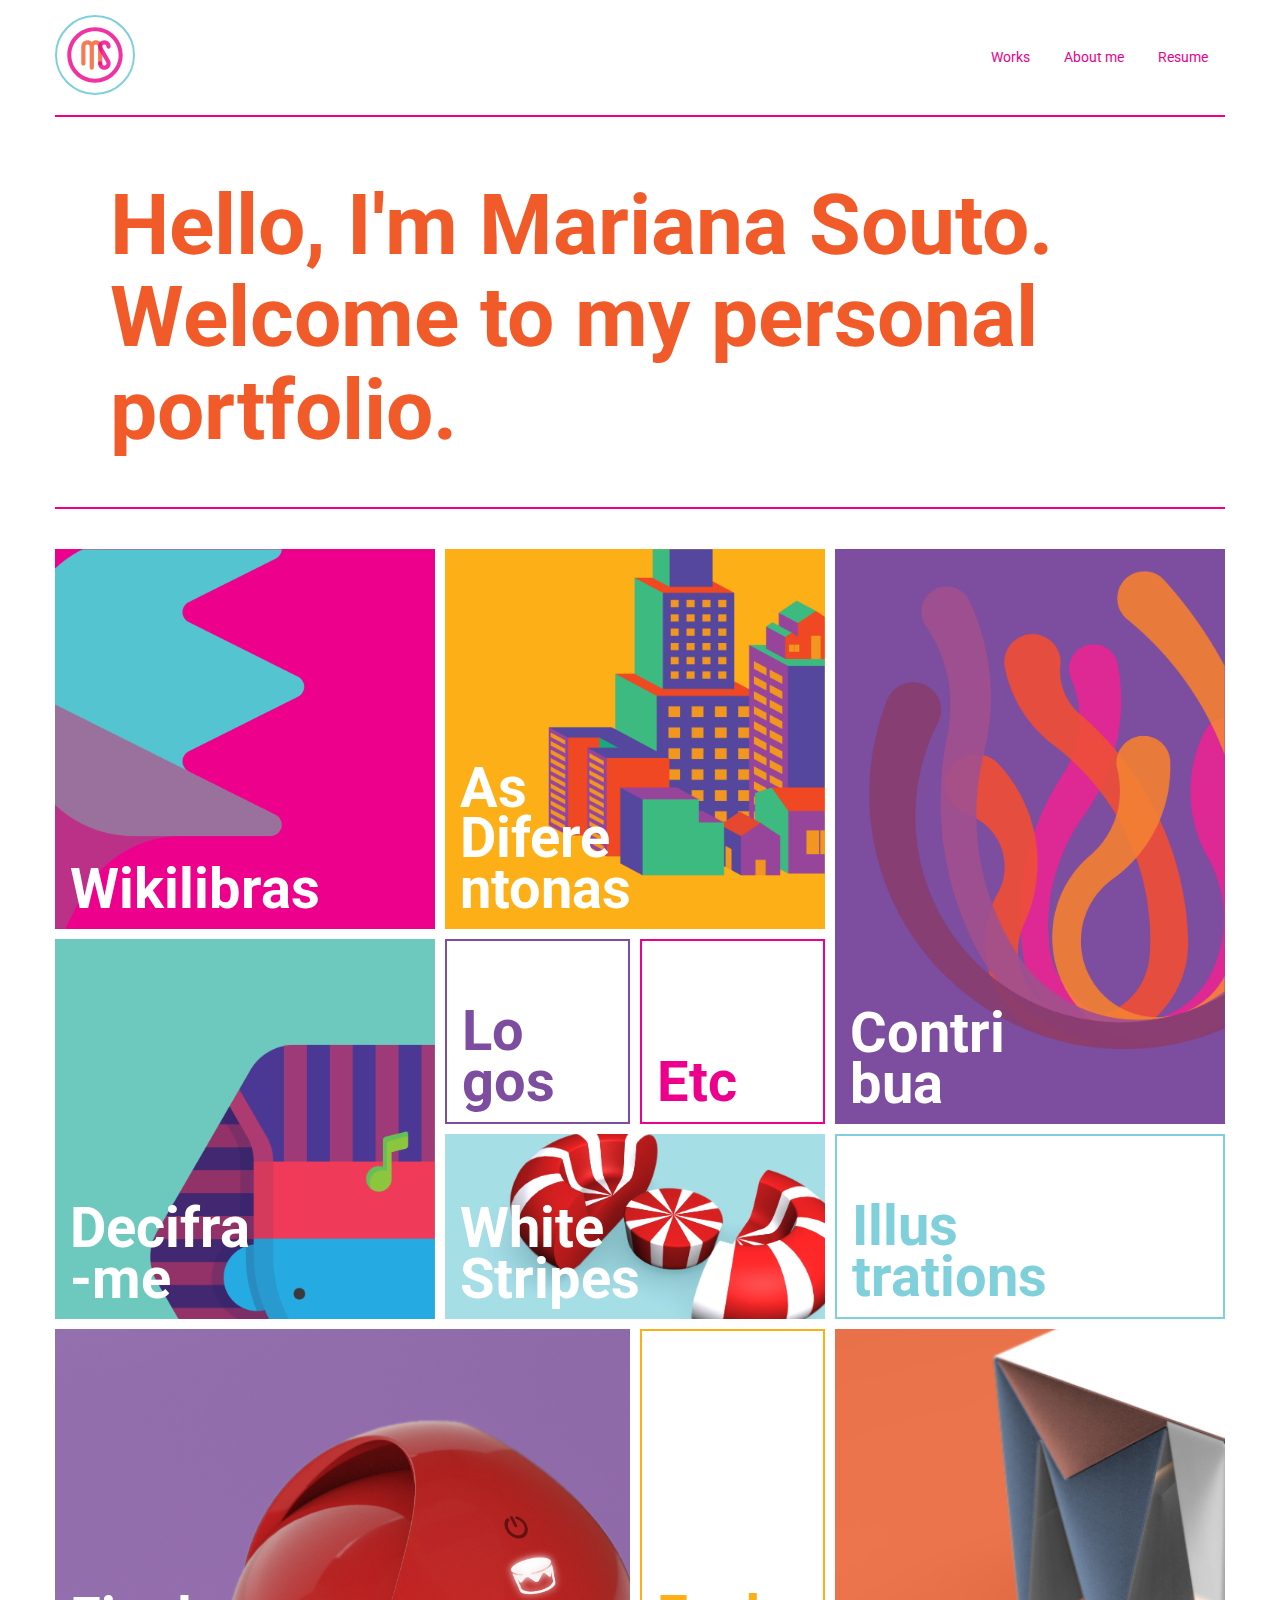
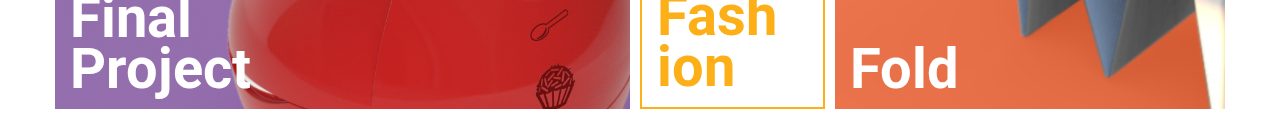
==== index.html @ f3e67612 "tirei o target kakaka" ====
<!doctype html>
<html lang="en">
  <head>
    <title>Mariana Souto</title>
    <meta charset="utf-8">
    <meta name="viewport" content="width=device-width, initial-scale=1, shrink-to-fit=no">
    <link rel="shortcut icon" href="public/img/favicon.ico" type="image/x-icon">
    <link rel="icon" href="public/img/favicon.ico" type="image/x-icon">
    <link rel="manifest" href="public/manifest.json">

    <meta name="mobile-web-app-capable" content="yes">
    <meta name="apple-mobile-web-app-capable" content="yes">
    <meta name="application-name" content="Mariana Souto">
    <meta name="apple-mobile-web-app-title" content="Mariana Souto">
    <meta name="theme-color" content="#FFFFFF">
    <meta name="msapplication-navbutton-color" content="#FFFFFF">
    <meta name="apple-mobile-web-app-status-bar-style" content="black-translucent">
    <meta name="msapplication-starturl" content="/">

    <link rel="icon" type="image/png" sizes="32x32" href="https://soutoam.github.io/public/img/icon32.png">
    <link rel="icon" type="image/png" sizes="48x48" href="https://soutoam.github.io/public/img/icon48.png">
    <link rel="icon" type="image/png" sizes="96x96" href="https://soutoam.github.io/public/img/icon96.png">
    <link rel="icon" type="image/png" sizes="128x128" href="https://soutoam.github.io/public/img/icon128.png">
    <link rel="icon" type="image/png" sizes="144x144" href="https://soutoam.github.io/public/img/icon144.png">
    <link rel="icon" type="image/png" sizes="152x152" href="https://soutoam.github.io/public/img/icon152.png">
    <link rel="icon" type="image/png" sizes="192x192" href="https://soutoam.github.io/public/img/icon192.png">
    <link rel="apple-touch-icon" type="image/png" sizes="180x180" href="https://soutoam.github.io/public/img/iconbg180.png">
    <link rel="apple-touch-icon" type="image/png" sizes="167x167" href="https://soutoam.github.io/public/img/iconbg167.png">
    <link rel="apple-touch-icon" type="image/png" sizes="152x152" href="https://soutoam.github.io/public/img/iconbg152.png">
    <link rel="apple-touch-icon" type="image/png" sizes="120x120" href="https://soutoam.github.io/public/img/iconbg120.png">

    <link href="https://fonts.googleapis.com/css?family=Roboto" rel="stylesheet">
    <link rel="stylesheet" href="https://maxcdn.bootstrapcdn.com/bootstrap/3.3.7/css/bootstrap.min.css" integrity="sha384-BVYiiSIFeK1dGmJRAkycuHAHRg32OmUcww7on3RYdg4Va+PmSTsz/K68vbdEjh4u" crossorigin="anonymous">
    <link rel="stylesheet" href="https://soutoam.github.io/public/css/style.css">
  </head>
  <body>

    <nav class="navbar navbar-default navbar-fixed-top">
      <div class="container navbar-container">
        <div class="navbar-header">
          <button type="button" class="navbar-toggle collapsed" data-toggle="collapse" data-target="#bs-example-navbar-collapse-1" aria-expanded="false">
            <span class="sr-only">Toggle navigation</span>
            <span class="icon-bar"></span>
            <span class="icon-bar"></span>
            <span class="icon-bar"></span>
          </button>
          <a class="navbar-brand active" href="index.html">
            <img src="public/img/ms.svg" alt="Mariana Souto" width="60" height="60">
          </a>
        </div>

        <div class="collapse navbar-collapse" id="bs-example-navbar-collapse-1">
          <ul class="nav navbar-nav navbar-right">
            <li><a href="/works.html">Works</a></li>
            <li><a href="/aboutme.html">About me</a></li>
            <li><a href="http://soutoam.github.io/public/resume.pdf" target="_blank">Resume</a></li>
          </ul>
        </div>
      </div>
    </nav>

    <div class="container container-theme">
      <div class="heading-container">
        <h1 class="heading">Hello, I'm Mariana Souto. Welcome to my personal portfolio.</h1>
      </div>
    </div>

    <div class="container container-no-padding">
      <main class="grid grid-elements">
        <div class="grid-el work1"><a href="https://www.behance.net/gallery/56021473/Development-Process-Wikilibras" target="_blank">Wikilibras</a></div>
        <div class="grid-el work2"><a href="https://www.behance.net/gallery/56020873/Interface-Visual-Identity-As-Diferentonas" target="_blank">As<br>Difere<br>ntonas</a></div>
        <div class="grid-el work3 last"><a href="https://www.behance.net/gallery/29569931/Visual-Identity-Interface-Contribua" target="_blank">Contri<br>bua</a></div>
        <div class="grid-el work4"><a href="/works-deciframe.html">Decifra<br>-me</a></div>
        <div class="grid-el work5"><a href="https://www.behance.net/gallery/21796891/Furniture-Poltrona-Multi-uso" target="_blank">White<br>Stripes</a></div>
        <div class="grid-el work6"><a href="https://www.behance.net/gallery/21798407/Product-Brigadereira-TCC" target="_blank">Final<br>Project</a></div>
        <div class="grid-el work7 last"><a href="https://www.behance.net/gallery/61528447/Fold-Side-Table" target="_blank">Fold</a></div>
        <div class="grid-el logo1"><a href="https://www.behance.net/MSOUTO" target="_blank">Lo<br>gos</a></div>
        <div class="grid-el logo2"><a href="https://www.behance.net/gallery/53658767/Visual-Identity-Hack-Fest" target="_blank">Etc</a></div>
        <div class="grid-el logo3 last"><a href="https://www.behance.net/gallery/21793539/Illustration-Skecth" target="_blank">Illus<br>trations</a></div>
        <div class="grid-el logo4"><a href="https://www.behance.net/gallery/56915995/Fashion-design" target="_blank">Fash<br>ion</a></div>
      </main>
    </div>

    <script src="https://ajax.googleapis.com/ajax/libs/jquery/1.12.4/jquery.min.js"></script>
    <script src="https://maxcdn.bootstrapcdn.com/bootstrap/3.3.7/js/bootstrap.min.js" integrity="sha384-Tc5IQib027qvyjSMfHjOMaLkfuWVxZxUPnCJA7l2mCWNIpG9mGCD8wGNIcPD7Txa" crossorigin="anonymous"></script>
  </body>
</html>
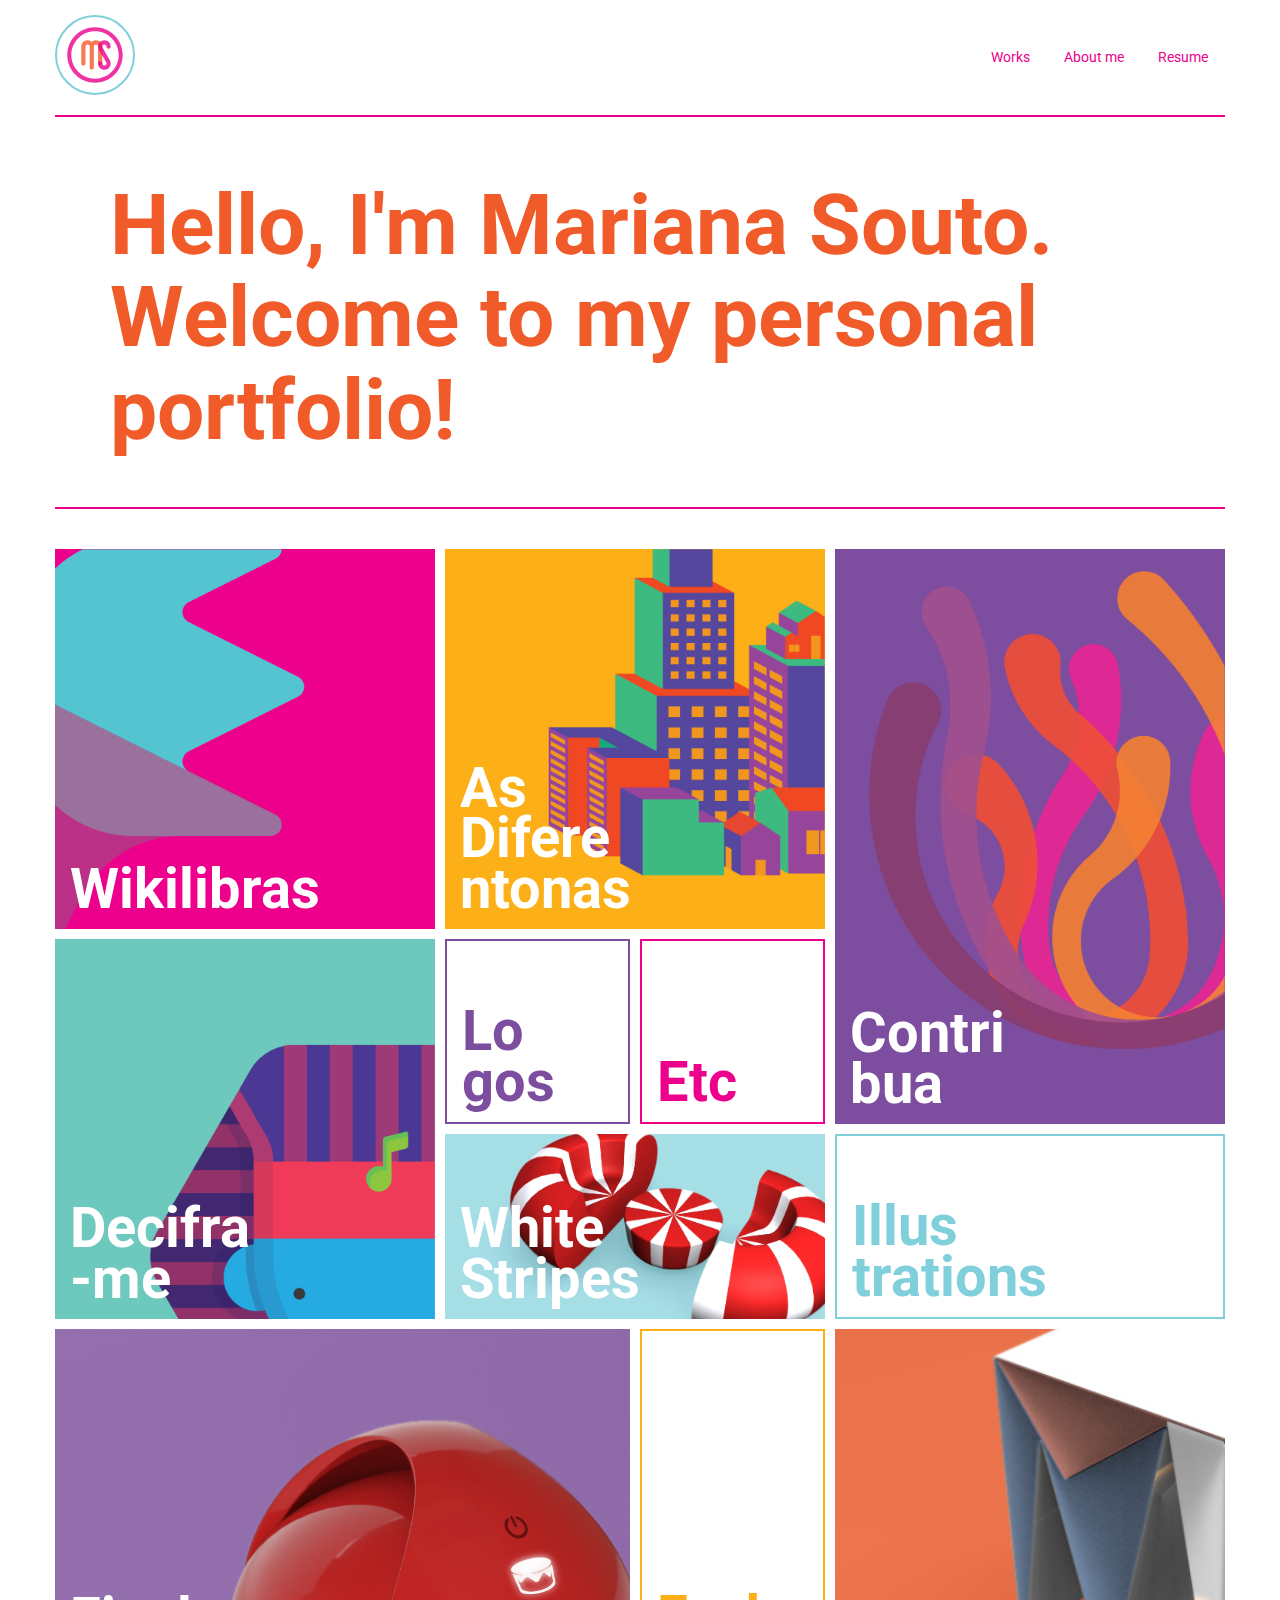
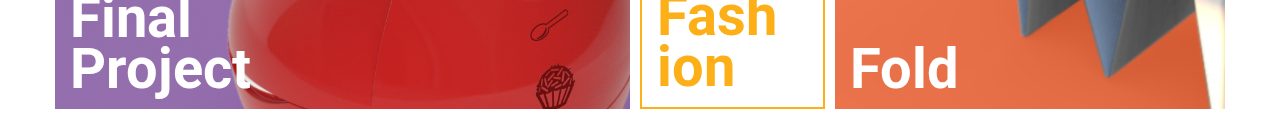
==== commit befaf031: "Titulo do about Tirei o bold" ====
--- a/index.html
+++ b/index.html
@@ -61,7 +61,7 @@
 
     <div class="container container-theme">
       <div class="heading-container">
-        <h1 class="heading">Hello, I'm Mariana Souto. Welcome to my personal portfolio.</h1>
+        <h1 class="heading">Hello, I'm Mariana Souto. Welcome to my personal portfolio!</h1>
       </div>
     </div>
 
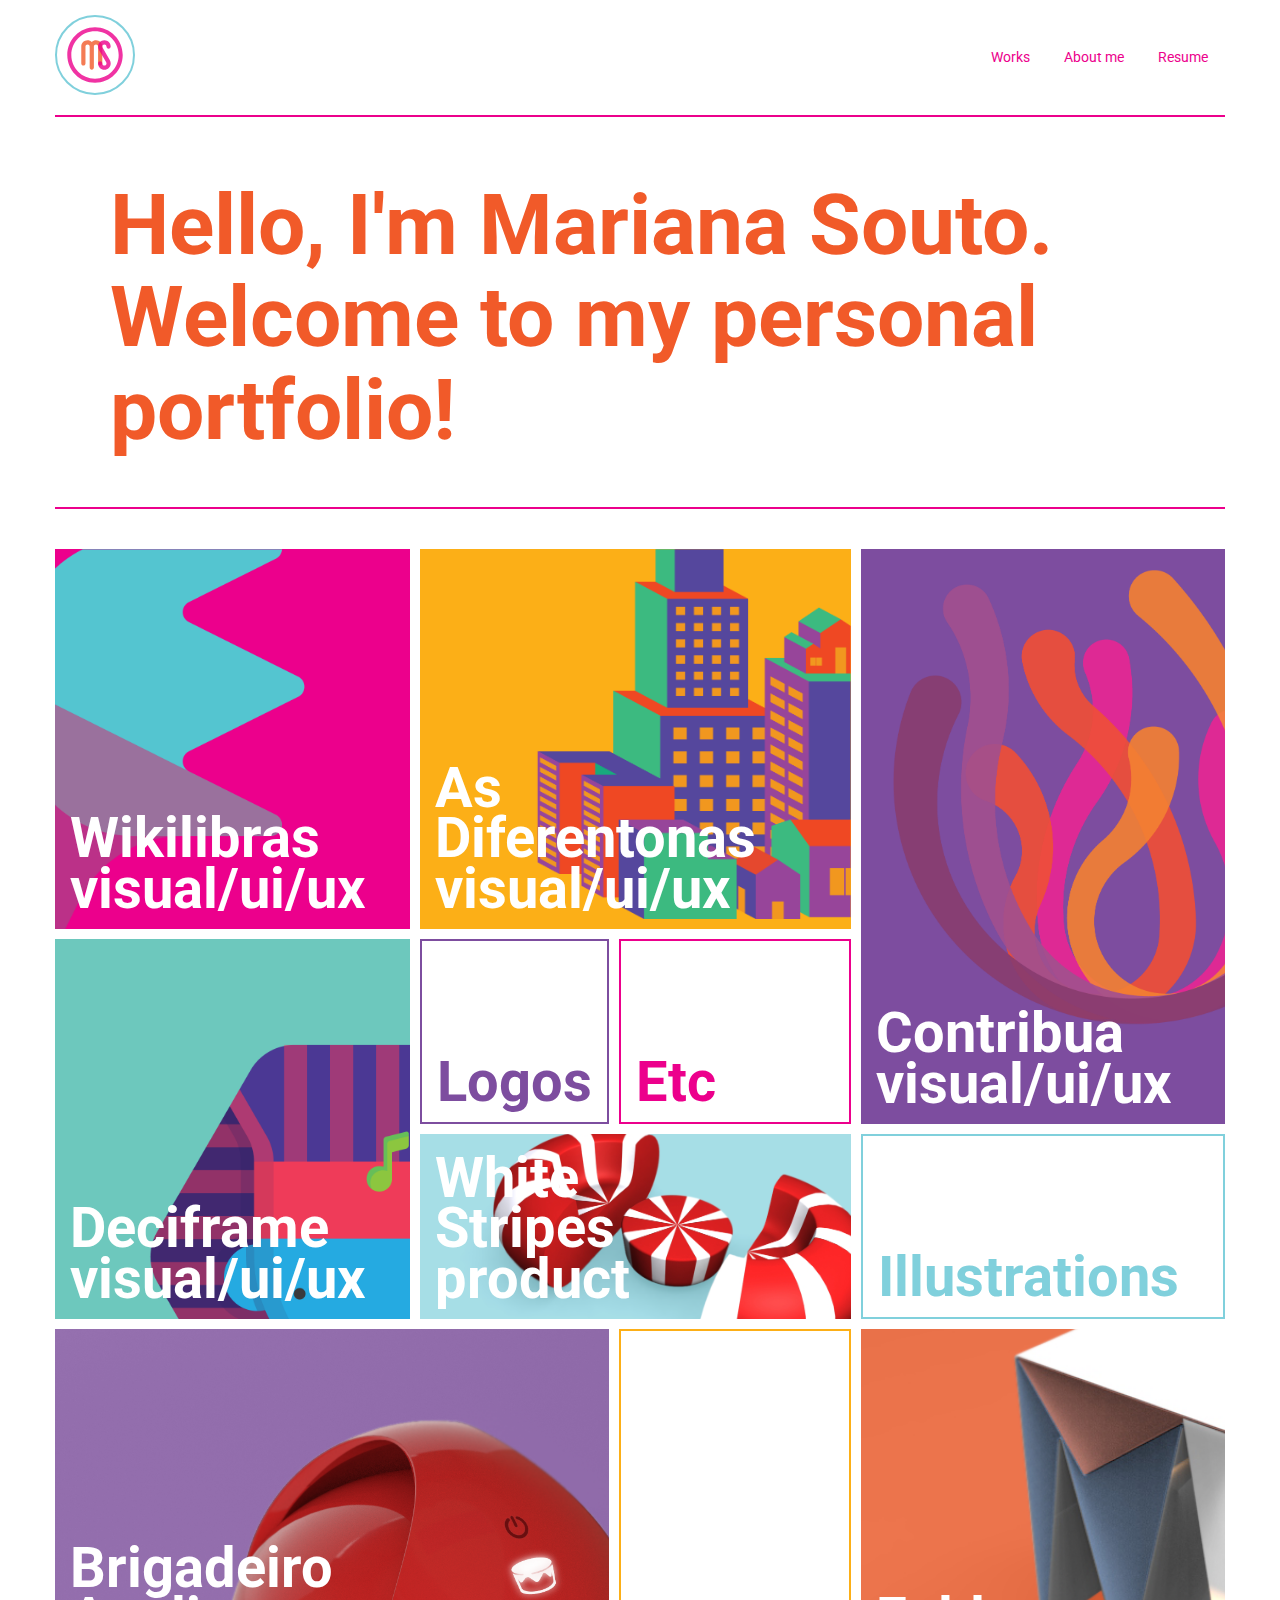
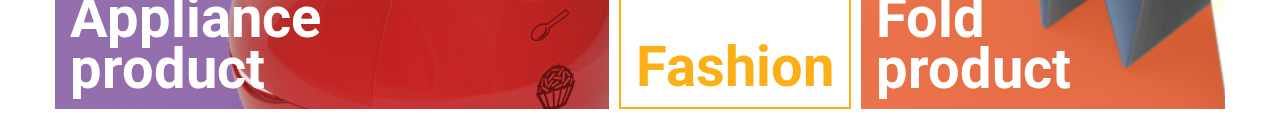
==== commit 107fb4d4: "variax alteracoex musei fonte, organizei o código, ajeitei a responsivo da parte vazada beijos" ====
--- a/index.html
+++ b/index.html
@@ -67,17 +67,17 @@
 
     <div class="container container-no-padding">
       <main class="grid grid-elements">
-        <div class="grid-el work1"><a href="https://www.behance.net/gallery/56021473/Development-Process-Wikilibras" target="_blank">Wikilibras</a></div>
-        <div class="grid-el work2"><a href="https://www.behance.net/gallery/56020873/Interface-Visual-Identity-As-Diferentonas" target="_blank">As<br>Difere<br>ntonas</a></div>
-        <div class="grid-el work3 last"><a href="https://www.behance.net/gallery/29569931/Visual-Identity-Interface-Contribua" target="_blank">Contri<br>bua</a></div>
-        <div class="grid-el work4"><a href="/works-deciframe.html">Decifra<br>-me</a></div>
-        <div class="grid-el work5"><a href="https://www.behance.net/gallery/21796891/Furniture-Poltrona-Multi-uso" target="_blank">White<br>Stripes</a></div>
-        <div class="grid-el work6"><a href="https://www.behance.net/gallery/21798407/Product-Brigadereira-TCC" target="_blank">Final<br>Project</a></div>
-        <div class="grid-el work7 last"><a href="https://www.behance.net/gallery/61528447/Fold-Side-Table" target="_blank">Fold</a></div>
-        <div class="grid-el logo1"><a href="https://www.behance.net/MSOUTO" target="_blank">Lo<br>gos</a></div>
+        <div class="grid-el work1"><a href="https://www.behance.net/gallery/56021473/Development-Process-Wikilibras" target="_blank">Wikilibras<br>visual/ui/ux</a></div>
+        <div class="grid-el work2"><a href="https://www.behance.net/gallery/56020873/Interface-Visual-Identity-As-Diferentonas" target="_blank">As<br>Diferentonas<br>visual/ui/ux</a></div>
+        <div class="grid-el work3 last"><a href="https://www.behance.net/gallery/29569931/Visual-Identity-Interface-Contribua" target="_blank">Contribua<br>visual/ui/ux</a></div>
+        <div class="grid-el work4"><a href="/works-deciframe.html">Deciframe<br>visual/ui/ux</a></div>
+        <div class="grid-el work5"><a href="https://www.behance.net/gallery/21796891/Furniture-Poltrona-Multi-uso" target="_blank">White<br>Stripes<br>product</a></div>
+        <div class="grid-el work6"><a href="https://www.behance.net/gallery/21798407/Product-Brigadereira-TCC" target="_blank">Brigadeiro<br>Appliance<br>product</a></div>
+        <div class="grid-el work7 last"><a href="https://www.behance.net/gallery/61528447/Fold-Side-Table" target="_blank">Fold<br>product</a></div>
+        <div class="grid-el logo1"><a href="https://www.behance.net/MSOUTO" target="_blank">Logos</a></div>
         <div class="grid-el logo2"><a href="https://www.behance.net/gallery/53658767/Visual-Identity-Hack-Fest" target="_blank">Etc</a></div>
-        <div class="grid-el logo3 last"><a href="https://www.behance.net/gallery/21793539/Illustration-Skecth" target="_blank">Illus<br>trations</a></div>
-        <div class="grid-el logo4"><a href="https://www.behance.net/gallery/56915995/Fashion-design" target="_blank">Fash<br>ion</a></div>
+        <div class="grid-el logo3 last"><a href="https://www.behance.net/gallery/21793539/Illustration-Skecth" target="_blank">Illustrations</a></div>
+        <div class="grid-el logo4"><a href="https://www.behance.net/gallery/56915995/Fashion-design" target="_blank">Fashion</a></div>
       </main>
     </div>
 
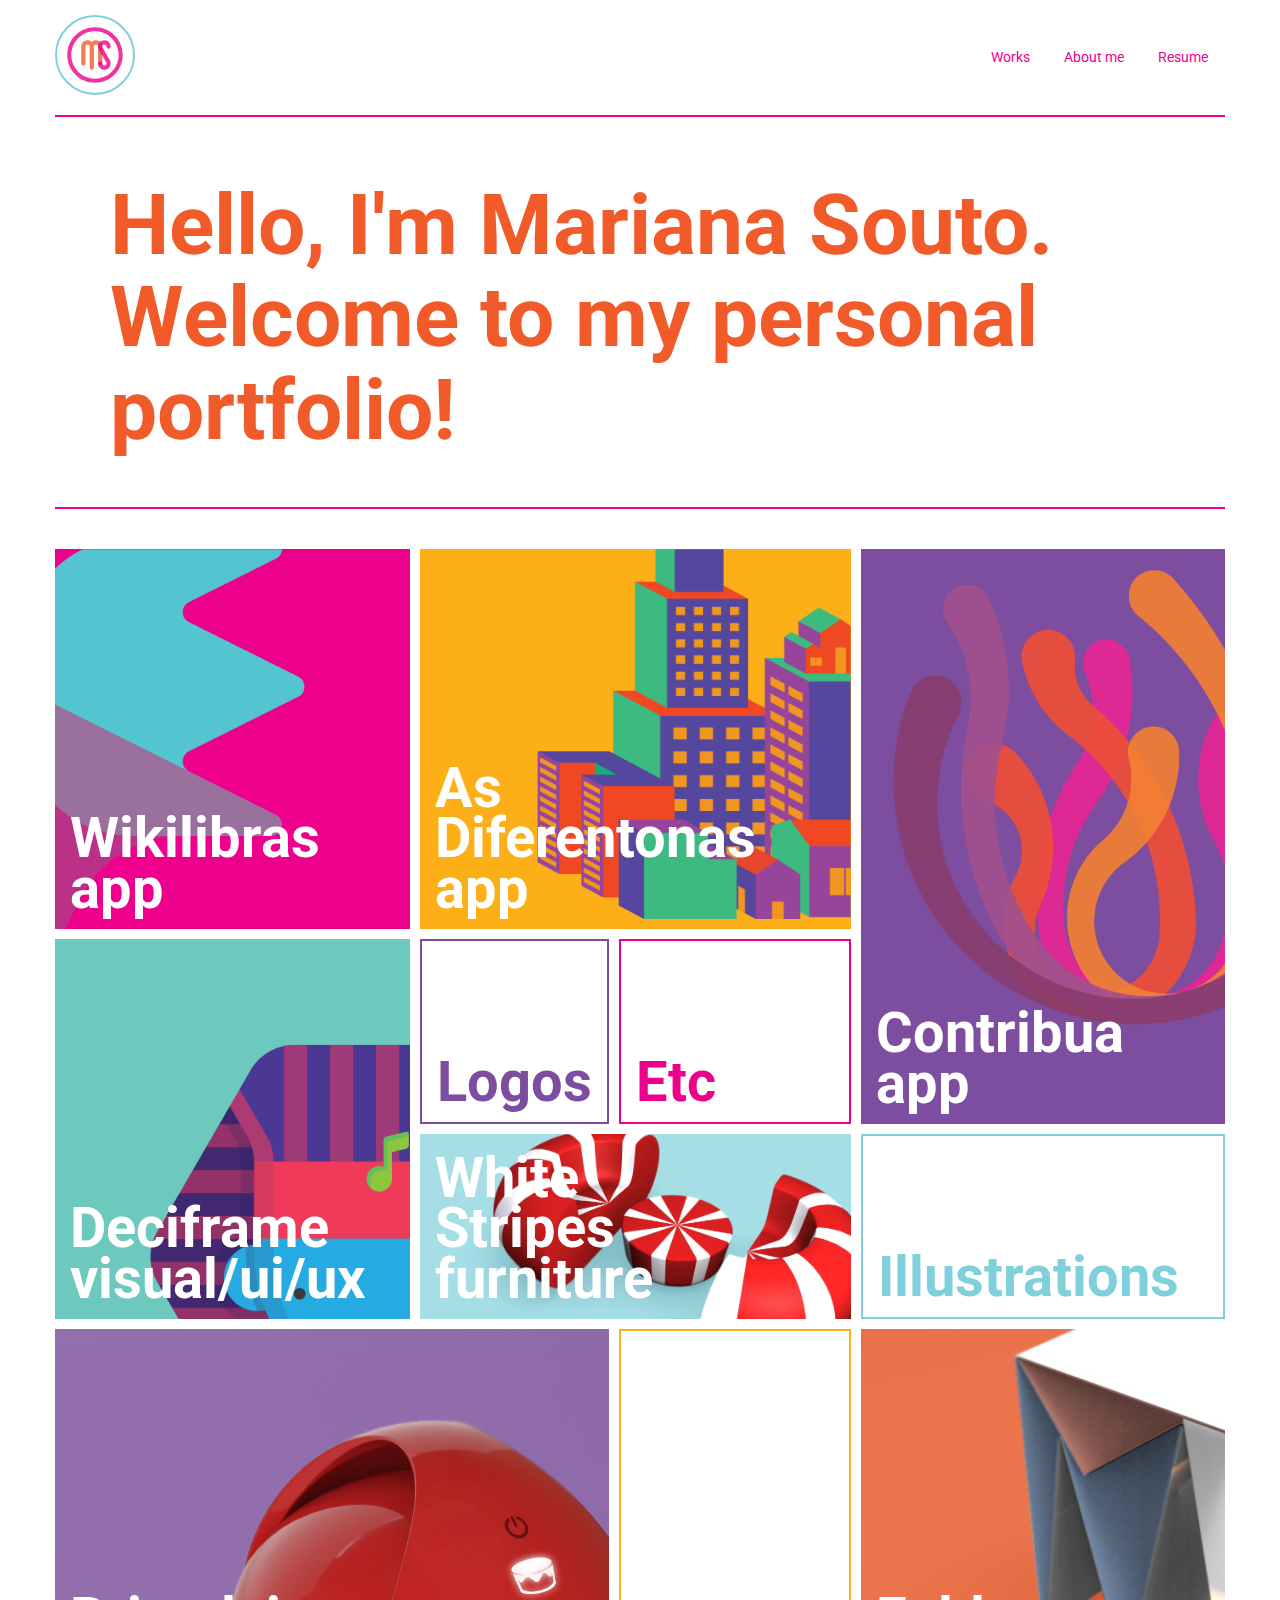
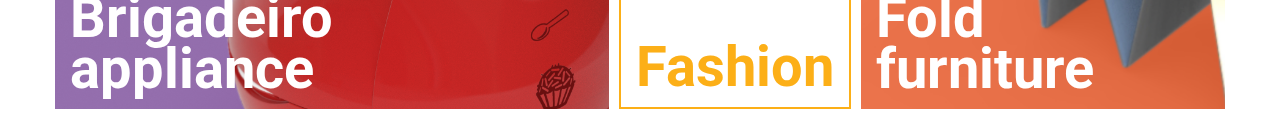
==== commit 8b579d80: "nomes de categorias" ====
--- a/index.html
+++ b/index.html
@@ -67,13 +67,13 @@
 
     <div class="container container-no-padding">
       <main class="grid grid-elements">
-        <div class="grid-el work1"><a href="https://www.behance.net/gallery/56021473/Development-Process-Wikilibras" target="_blank">Wikilibras<br>visual/ui/ux</a></div>
-        <div class="grid-el work2"><a href="https://www.behance.net/gallery/56020873/Interface-Visual-Identity-As-Diferentonas" target="_blank">As<br>Diferentonas<br>visual/ui/ux</a></div>
-        <div class="grid-el work3 last"><a href="https://www.behance.net/gallery/29569931/Visual-Identity-Interface-Contribua" target="_blank">Contribua<br>visual/ui/ux</a></div>
+        <div class="grid-el work1"><a href="https://www.behance.net/gallery/56021473/Development-Process-Wikilibras" target="_blank">Wikilibras<br>app</a></div>
+        <div class="grid-el work2"><a href="https://www.behance.net/gallery/56020873/Interface-Visual-Identity-As-Diferentonas" target="_blank">As<br>Diferentonas<br>app</a></div>
+        <div class="grid-el work3 last"><a href="https://www.behance.net/gallery/29569931/Visual-Identity-Interface-Contribua" target="_blank">Contribua<br>app</a></div>
         <div class="grid-el work4"><a href="/works-deciframe.html">Deciframe<br>visual/ui/ux</a></div>
-        <div class="grid-el work5"><a href="https://www.behance.net/gallery/21796891/Furniture-Poltrona-Multi-uso" target="_blank">White<br>Stripes<br>product</a></div>
-        <div class="grid-el work6"><a href="https://www.behance.net/gallery/21798407/Product-Brigadereira-TCC" target="_blank">Brigadeiro<br>Appliance<br>product</a></div>
-        <div class="grid-el work7 last"><a href="https://www.behance.net/gallery/61528447/Fold-Side-Table" target="_blank">Fold<br>product</a></div>
+        <div class="grid-el work5"><a href="https://www.behance.net/gallery/21796891/Furniture-Poltrona-Multi-uso" target="_blank">White<br>Stripes<br>furniture</a></div>
+        <div class="grid-el work6"><a href="https://www.behance.net/gallery/21798407/Product-Brigadereira-TCC" target="_blank">Brigadeiro<br>appliance</a></div>
+        <div class="grid-el work7 last"><a href="https://www.behance.net/gallery/61528447/Fold-Side-Table" target="_blank">Fold<br>furniture</a></div>
         <div class="grid-el logo1"><a href="https://www.behance.net/MSOUTO" target="_blank">Logos</a></div>
         <div class="grid-el logo2"><a href="https://www.behance.net/gallery/53658767/Visual-Identity-Hack-Fest" target="_blank">Etc</a></div>
         <div class="grid-el logo3 last"><a href="https://www.behance.net/gallery/21793539/Illustration-Skecth" target="_blank">Illustrations</a></div>
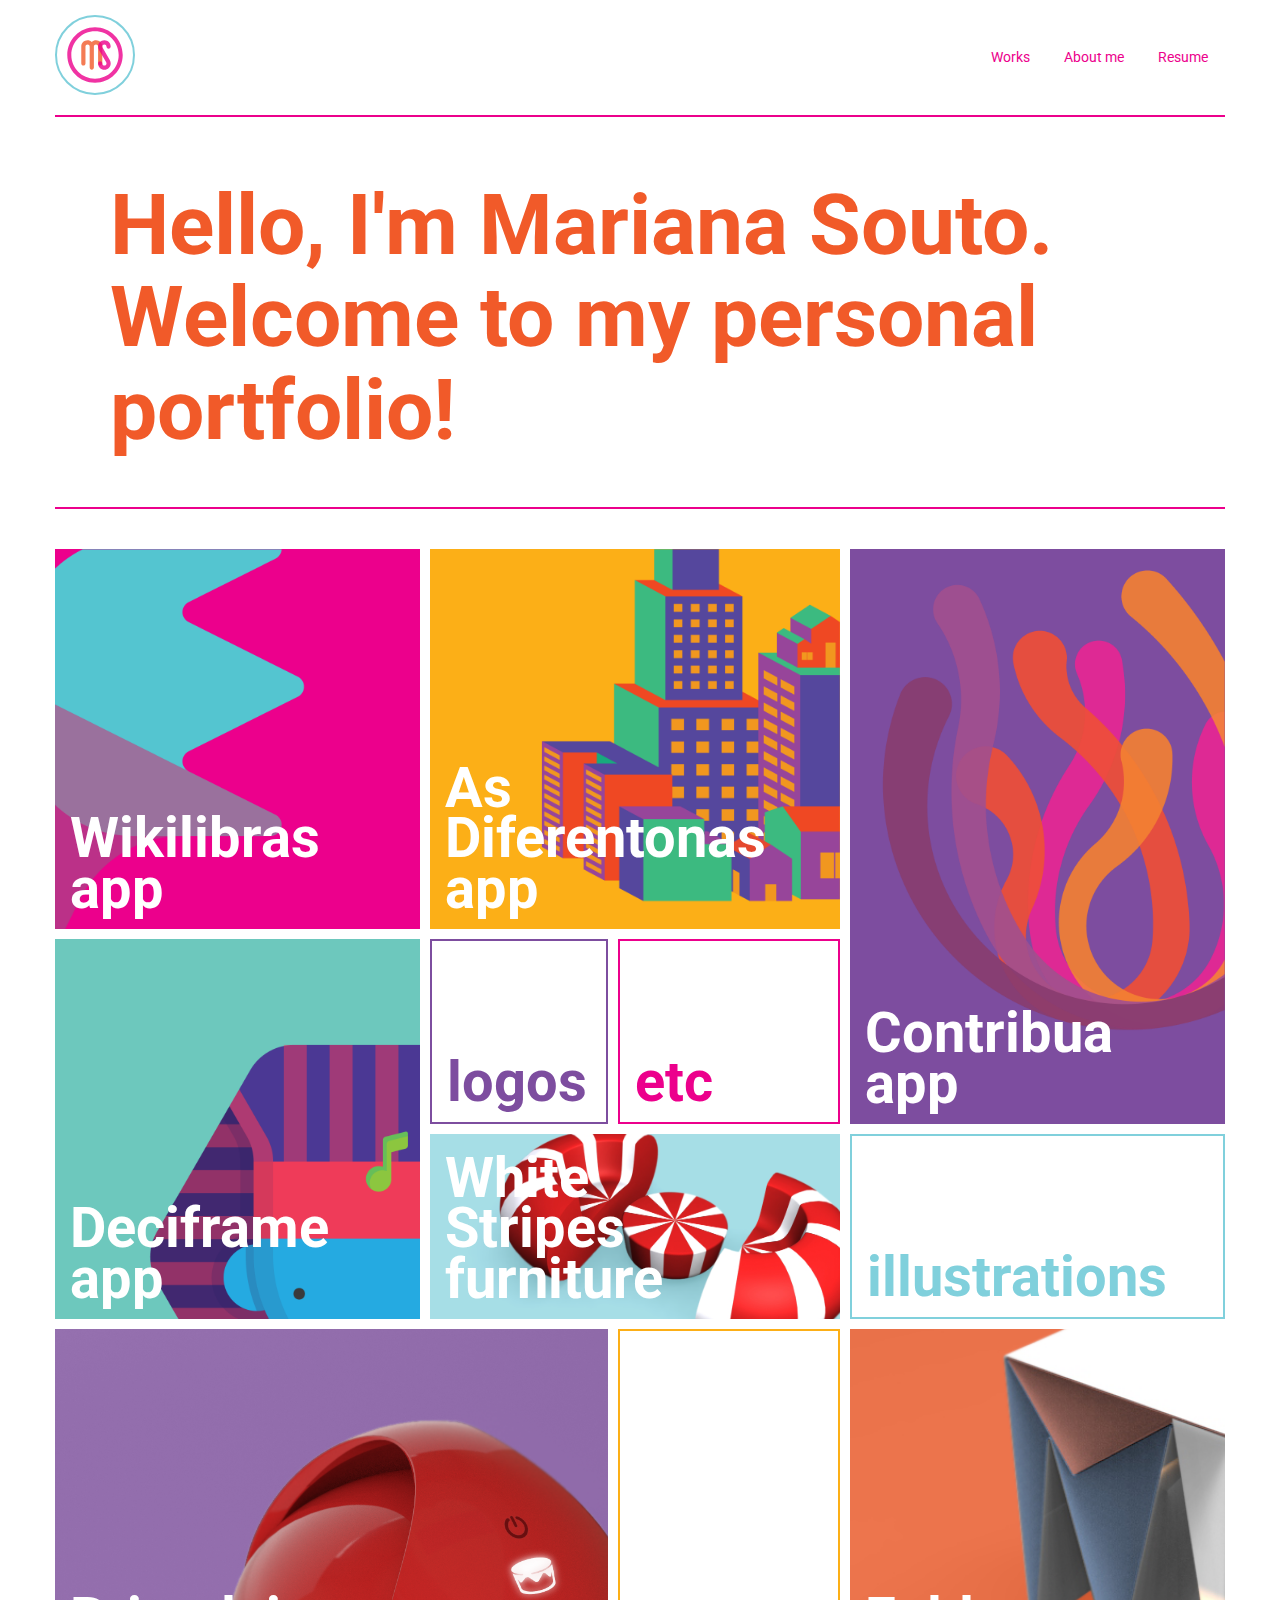
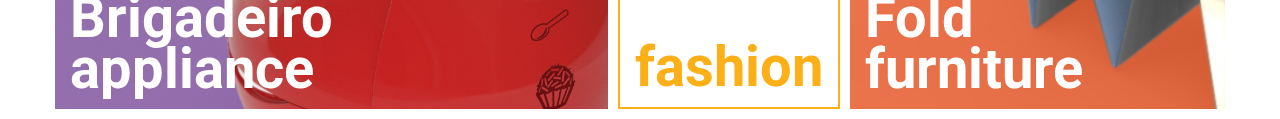
==== commit c1d31cee: "mudanças no css" ====
--- a/index.html
+++ b/index.html
@@ -70,14 +70,14 @@
         <div class="grid-el work1"><a href="https://www.behance.net/gallery/56021473/Development-Process-Wikilibras" target="_blank">Wikilibras<br>app</a></div>
         <div class="grid-el work2"><a href="https://www.behance.net/gallery/56020873/Interface-Visual-Identity-As-Diferentonas" target="_blank">As<br>Diferentonas<br>app</a></div>
         <div class="grid-el work3 last"><a href="https://www.behance.net/gallery/29569931/Visual-Identity-Interface-Contribua" target="_blank">Contribua<br>app</a></div>
-        <div class="grid-el work4"><a href="/works-deciframe.html">Deciframe<br>visual/ui/ux</a></div>
+        <div class="grid-el work4"><a href="/works-deciframe.html">Deciframe<br>app</a></div>
         <div class="grid-el work5"><a href="https://www.behance.net/gallery/21796891/Furniture-Poltrona-Multi-uso" target="_blank">White<br>Stripes<br>furniture</a></div>
         <div class="grid-el work6"><a href="https://www.behance.net/gallery/21798407/Product-Brigadereira-TCC" target="_blank">Brigadeiro<br>appliance</a></div>
         <div class="grid-el work7 last"><a href="https://www.behance.net/gallery/61528447/Fold-Side-Table" target="_blank">Fold<br>furniture</a></div>
-        <div class="grid-el logo1"><a href="https://www.behance.net/MSOUTO" target="_blank">Logos</a></div>
-        <div class="grid-el logo2"><a href="https://www.behance.net/gallery/53658767/Visual-Identity-Hack-Fest" target="_blank">Etc</a></div>
-        <div class="grid-el logo3 last"><a href="https://www.behance.net/gallery/21793539/Illustration-Skecth" target="_blank">Illustrations</a></div>
-        <div class="grid-el logo4"><a href="https://www.behance.net/gallery/56915995/Fashion-design" target="_blank">Fashion</a></div>
+        <div class="grid-el logo1"><a href="https://www.behance.net/MSOUTO" target="_blank">logos</a></div>
+        <div class="grid-el logo2"><a href="https://www.behance.net/gallery/53658767/Visual-Identity-Hack-Fest" target="_blank">etc</a></div>
+        <div class="grid-el logo3 last"><a href="https://www.behance.net/gallery/21793539/Illustration-Skecth" target="_blank">illustrations</a></div>
+        <div class="grid-el logo4"><a href="https://www.behance.net/gallery/56915995/Fashion-design" target="_blank">fashion</a></div>
       </main>
     </div>
 
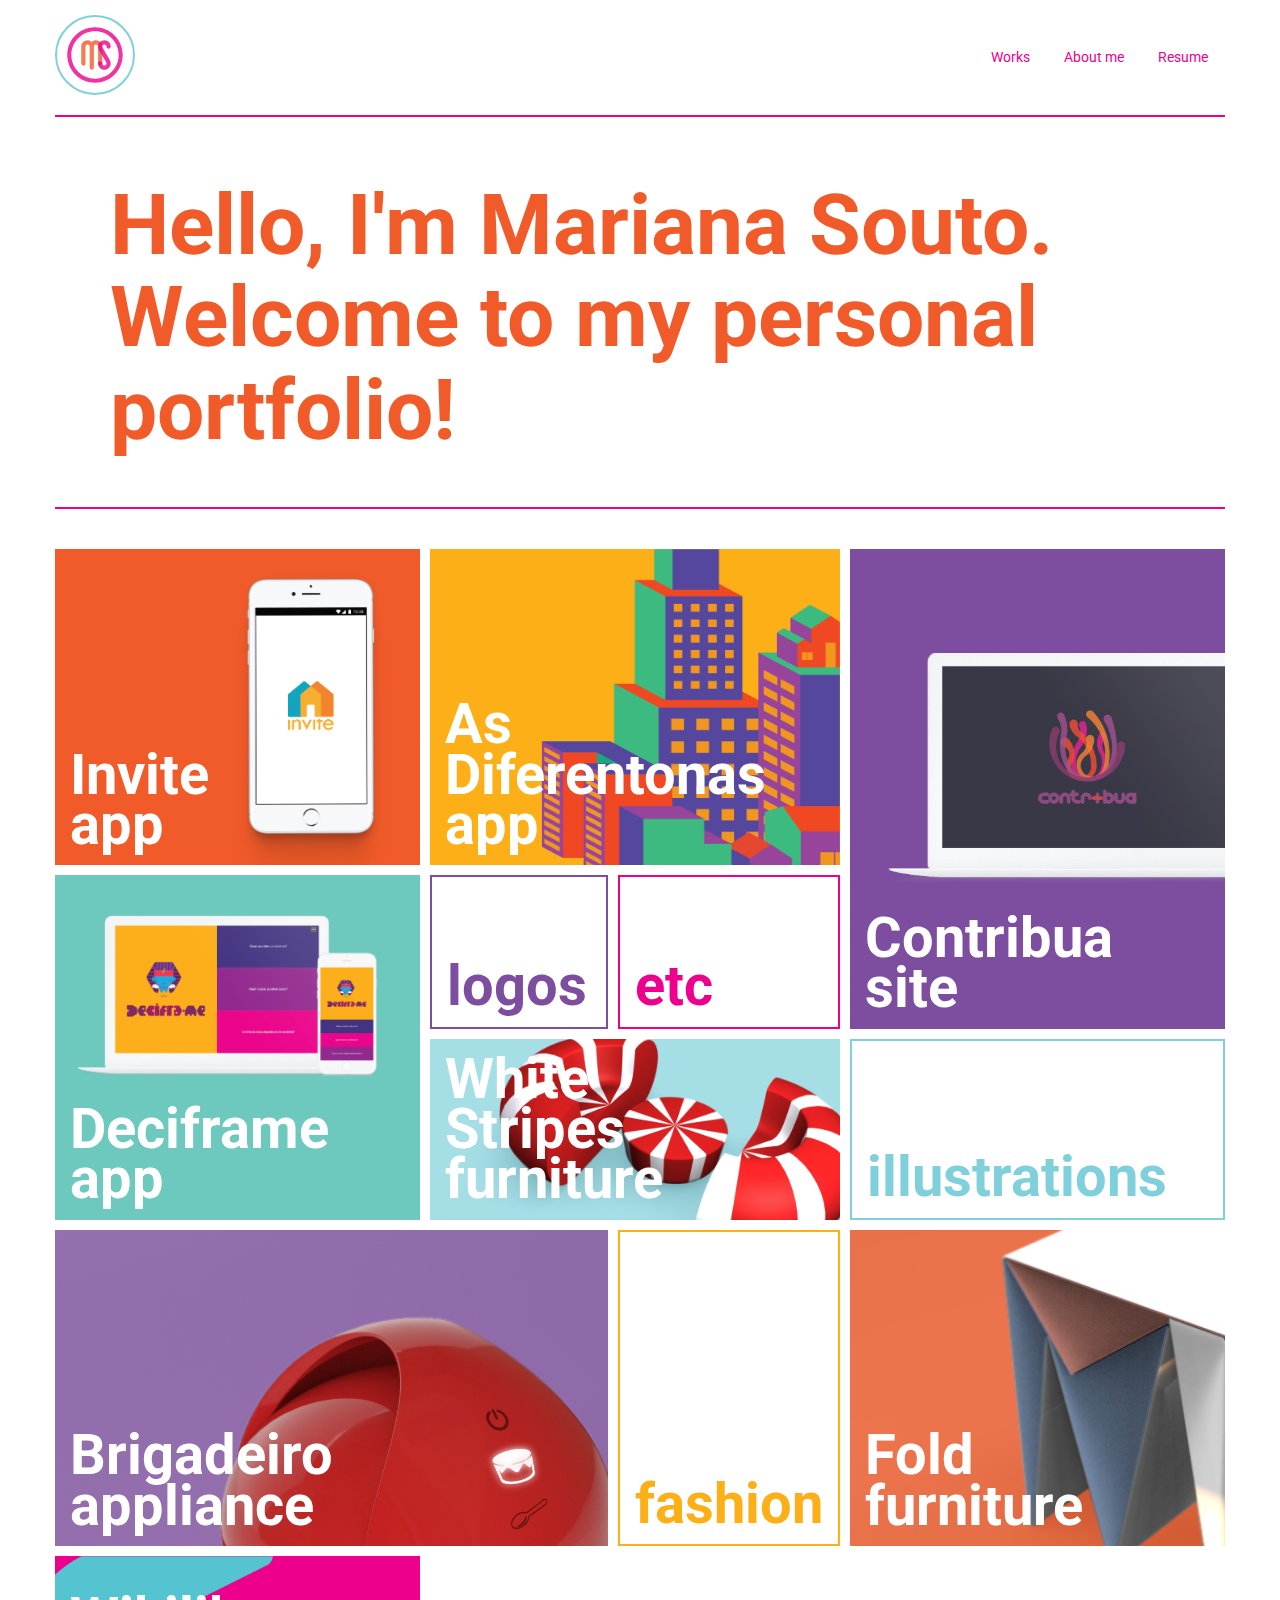
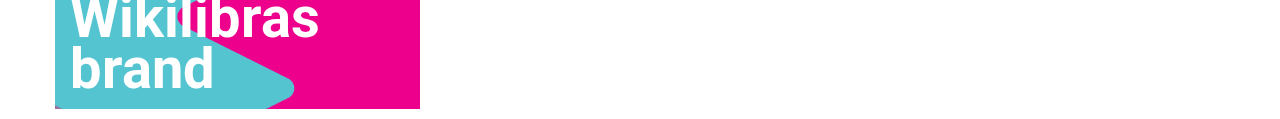
==== commit ae639f18: "public: updating some background images for works" ====
--- a/index.html
+++ b/index.html
@@ -67,17 +67,18 @@
 
     <div class="container container-no-padding">
       <main class="grid grid-elements">
-        <div class="grid-el work1"><a href="https://www.behance.net/gallery/56021473/Development-Process-Wikilibras" target="_blank">Wikilibras<br>app</a></div>
+        <div class="grid-el work1"><a href="public/FD_Invite.pdf" target="_blank">Invite<br>app</a></div>
         <div class="grid-el work2"><a href="https://www.behance.net/gallery/56020873/Interface-Visual-Identity-As-Diferentonas" target="_blank">As<br>Diferentonas<br>app</a></div>
-        <div class="grid-el work3 last"><a href="https://www.behance.net/gallery/29569931/Visual-Identity-Interface-Contribua" target="_blank">Contribua<br>app</a></div>
+        <div class="grid-el work3 last"><a href="https://www.behance.net/gallery/29569931/Visual-Identity-Interface-Contribua" target="_blank">Contribua<br>site</a></div>
         <div class="grid-el work4"><a href="/works-deciframe.html">Deciframe<br>app</a></div>
         <div class="grid-el work5"><a href="https://www.behance.net/gallery/21796891/Furniture-Poltrona-Multi-uso" target="_blank">White<br>Stripes<br>furniture</a></div>
         <div class="grid-el work6"><a href="https://www.behance.net/gallery/21798407/Product-Brigadereira-TCC" target="_blank">Brigadeiro<br>appliance</a></div>
         <div class="grid-el work7 last"><a href="https://www.behance.net/gallery/61528447/Fold-Side-Table" target="_blank">Fold<br>furniture</a></div>
         <div class="grid-el logo1"><a href="https://www.behance.net/MSOUTO" target="_blank">logos</a></div>
         <div class="grid-el logo2"><a href="https://www.behance.net/gallery/53658767/Visual-Identity-Hack-Fest" target="_blank">etc</a></div>
-        <div class="grid-el logo3 last"><a href="https://www.behance.net/gallery/21793539/Illustration-Skecth" target="_blank">illustrations</a></div>
+        <div class="grid-el logo3 last"><a href="/works-illustrations.html">illustrations</a></div>
         <div class="grid-el logo4"><a href="https://www.behance.net/gallery/56915995/Fashion-design" target="_blank">fashion</a></div>
+        <div class="grid-el work8"><a href="https://www.behance.net/gallery/56021473/Development-Process-Wikilibras" target="_blank">Wikilibras<br>brand</a></div>
       </main>
     </div>
 
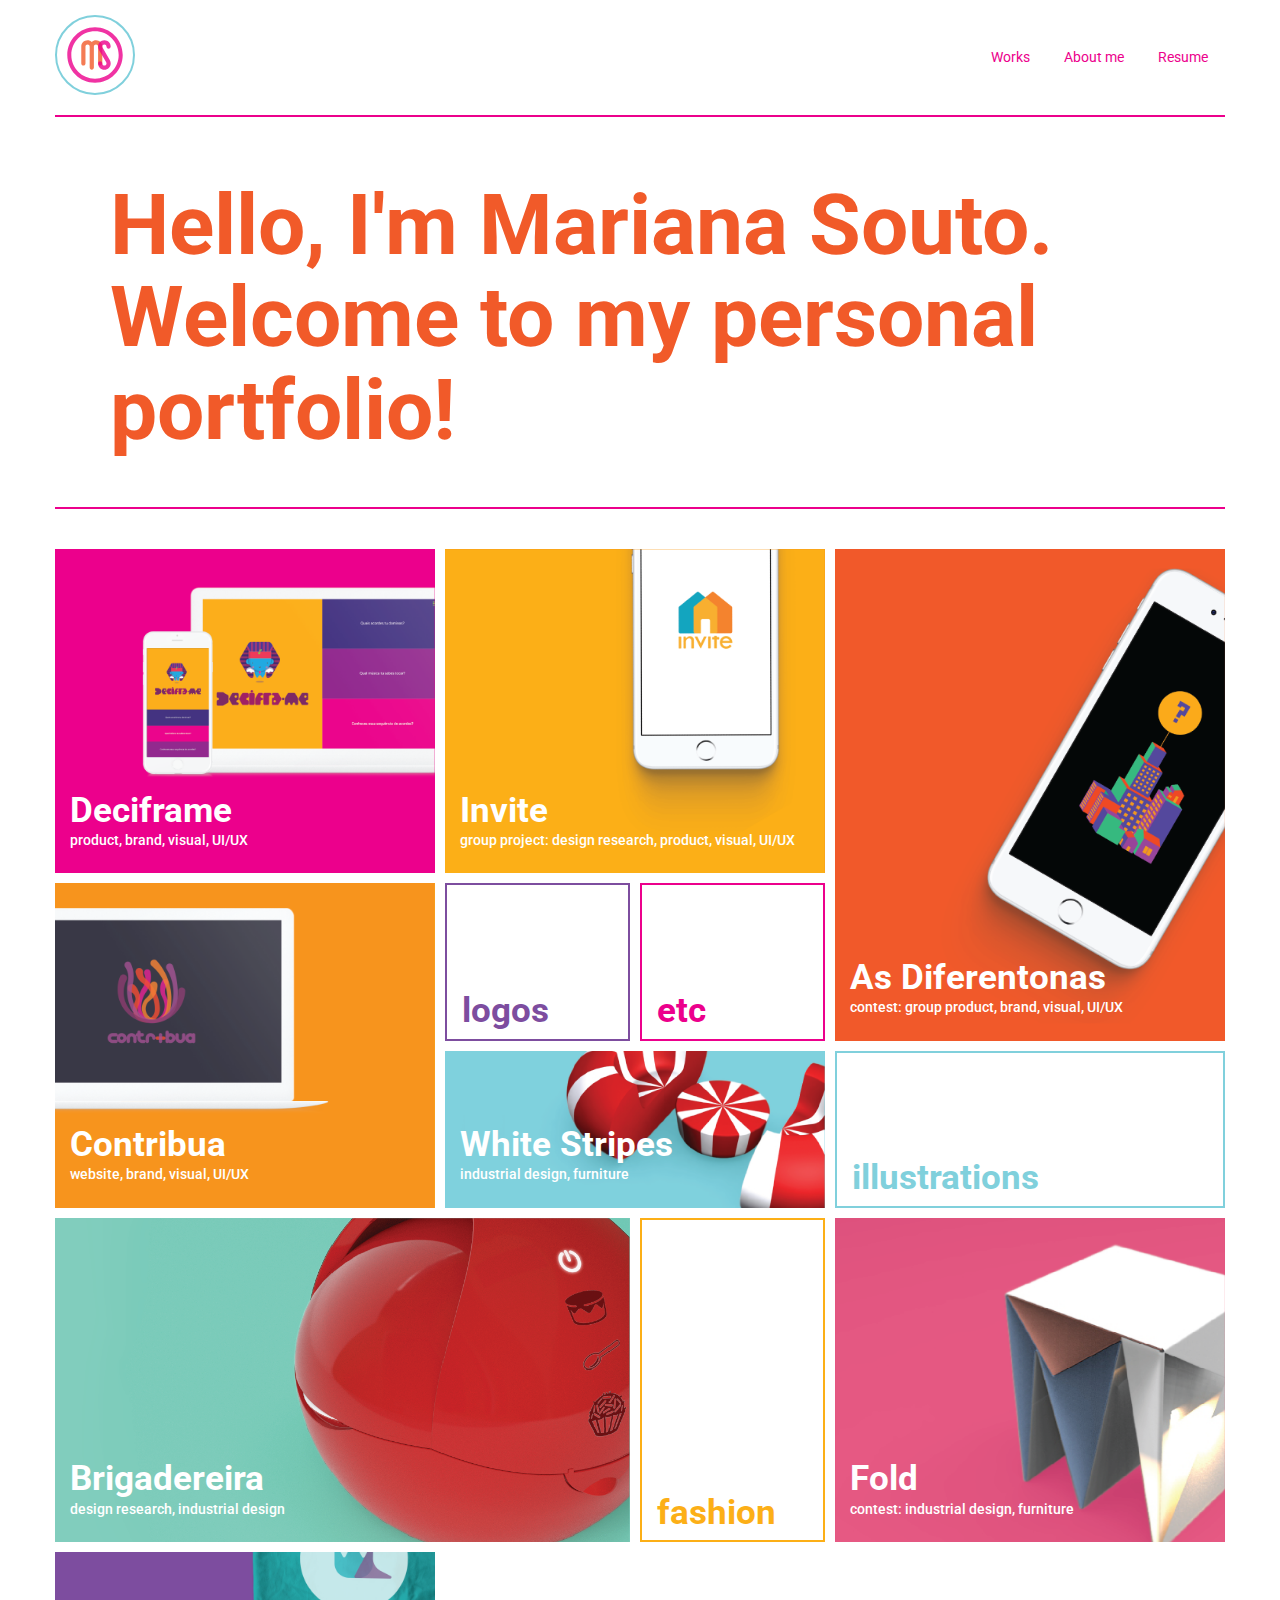
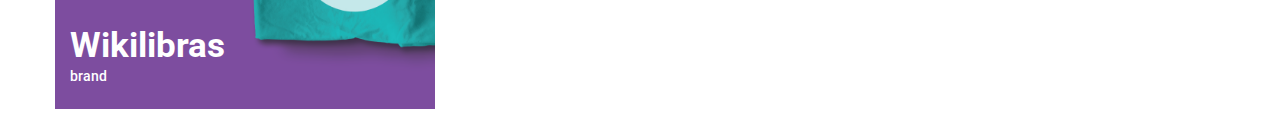
==== commit c5929f0e: "index: reworking works grid" ====
--- a/index.html
+++ b/index.html
@@ -67,18 +67,18 @@
 
     <div class="container container-no-padding">
       <main class="grid grid-elements">
-        <div class="grid-el work1"><a href="public/FD_Invite.pdf" target="_blank">Invite<br>app</a></div>
-        <div class="grid-el work2"><a href="https://www.behance.net/gallery/56020873/Interface-Visual-Identity-As-Diferentonas" target="_blank">As<br>Diferentonas<br>app</a></div>
-        <div class="grid-el work3 last"><a href="https://www.behance.net/gallery/29569931/Visual-Identity-Interface-Contribua" target="_blank">Contribua<br>site</a></div>
-        <div class="grid-el work4"><a href="/works-deciframe.html">Deciframe<br>app</a></div>
-        <div class="grid-el work5"><a href="https://www.behance.net/gallery/21796891/Furniture-Poltrona-Multi-uso" target="_blank">White<br>Stripes<br>furniture</a></div>
-        <div class="grid-el work6"><a href="https://www.behance.net/gallery/21798407/Product-Brigadereira-TCC" target="_blank">Brigadeiro<br>appliance</a></div>
-        <div class="grid-el work7 last"><a href="https://www.behance.net/gallery/61528447/Fold-Side-Table" target="_blank">Fold<br>furniture</a></div>
+        <div class="grid-el work1"><a href="/works-deciframe.html"><span>Deciframe<h5>product, brand, visual, UI/UX<h5></span></a></div>
+        <div class="grid-el work2"><a href="public/FD_Invite.pdf" target="_blank"><span>Invite<h5>group project: design research, product, visual, UI/UX</h5></span></a></div>
+        <div class="grid-el work3 last"><a href="https://www.behance.net/gallery/56020873/Interface-Visual-Identity-As-Diferentonas" target="_blank"><span>As Diferentonas<h5>contest: group product, brand, visual, UI/UX</h5></span></a></div>
+	<div class="grid-el work4"><a href="https://www.behance.net/gallery/29569931/Visual-Identity-Interface-Contribua" target="_blank"><span>Contribua<h5>website, brand, visual, UI/UX</h5></span></a></div>
+        <div class="grid-el work5"><a href="https://www.behance.net/gallery/21796891/Furniture-Poltrona-Multi-uso" target="_blank"><span>White Stripes<h5>industrial design, furniture</h5></span></a></div>
+        <div class="grid-el work6"><a href="https://www.behance.net/gallery/21798407/Product-Brigadereira-TCC" target="_blank"><span>Brigadereira<h5>design research, industrial design</h5></span></a></div>
+        <div class="grid-el work7 last"><a href="https://www.behance.net/gallery/61528447/Fold-Side-Table" target="_blank"><span>Fold<h5>contest: industrial design, furniture</h5></span></a></div>
         <div class="grid-el logo1"><a href="https://www.behance.net/MSOUTO" target="_blank">logos</a></div>
         <div class="grid-el logo2"><a href="https://www.behance.net/gallery/53658767/Visual-Identity-Hack-Fest" target="_blank">etc</a></div>
         <div class="grid-el logo3 last"><a href="/works-illustrations.html">illustrations</a></div>
         <div class="grid-el logo4"><a href="https://www.behance.net/gallery/56915995/Fashion-design" target="_blank">fashion</a></div>
-        <div class="grid-el work8"><a href="https://www.behance.net/gallery/56021473/Development-Process-Wikilibras" target="_blank">Wikilibras<br>brand</a></div>
+        <div class="grid-el work8"><a href="https://www.behance.net/gallery/56021473/Development-Process-Wikilibras" target="_blank"><span>Wikilibras<h5>brand</h5></span></a></div>
       </main>
     </div>
 
